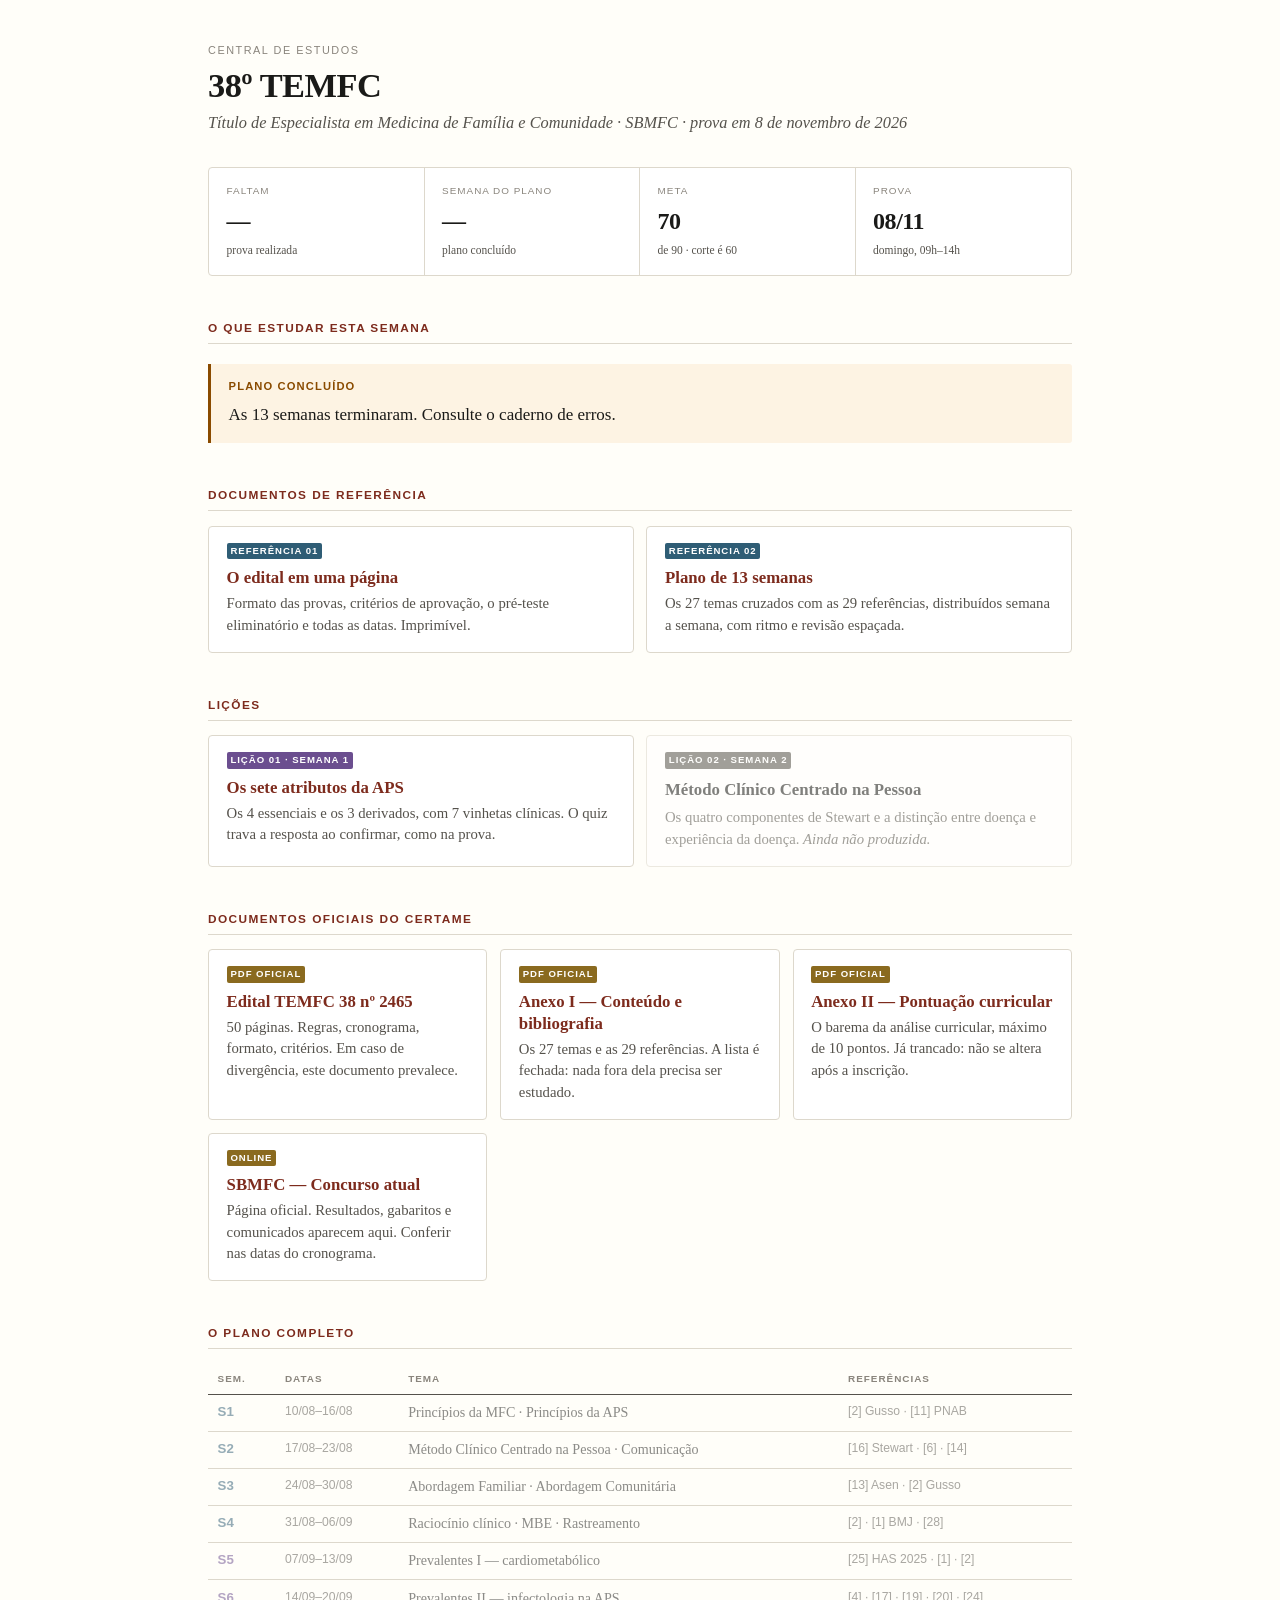
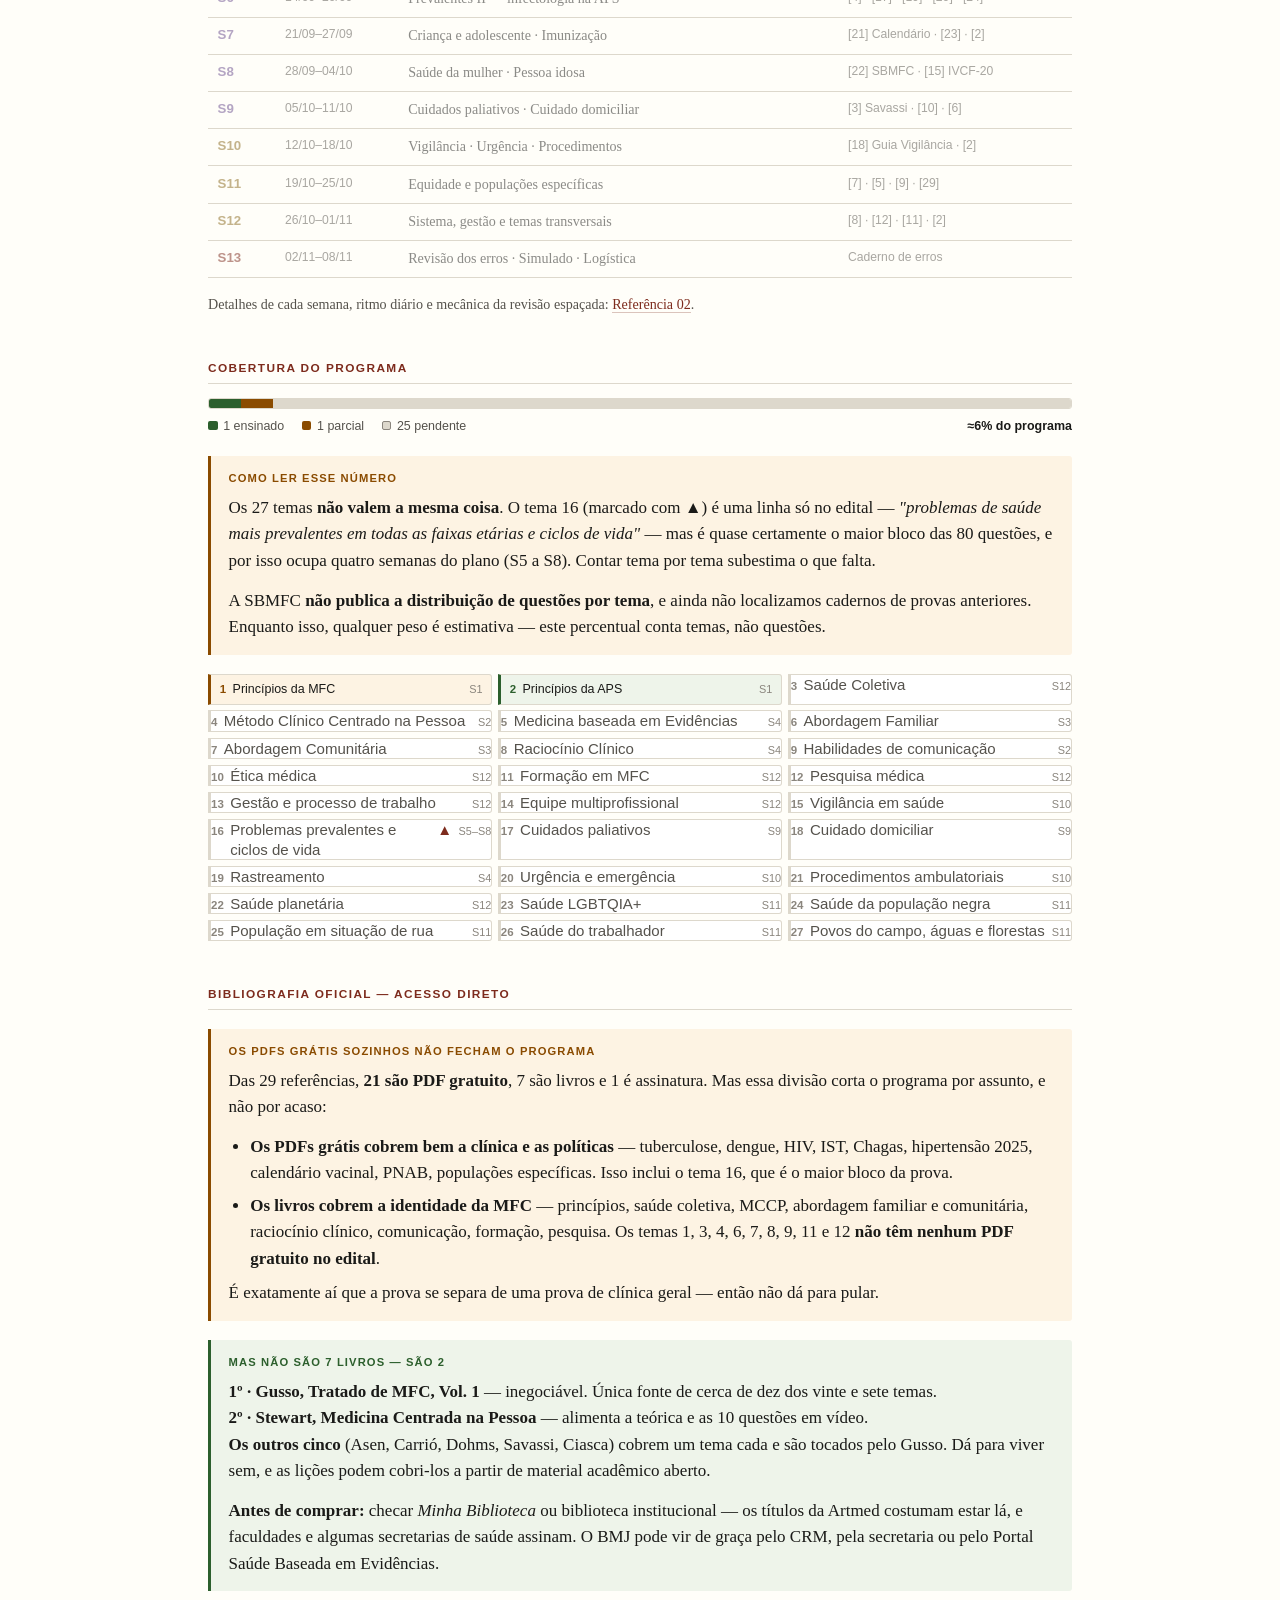
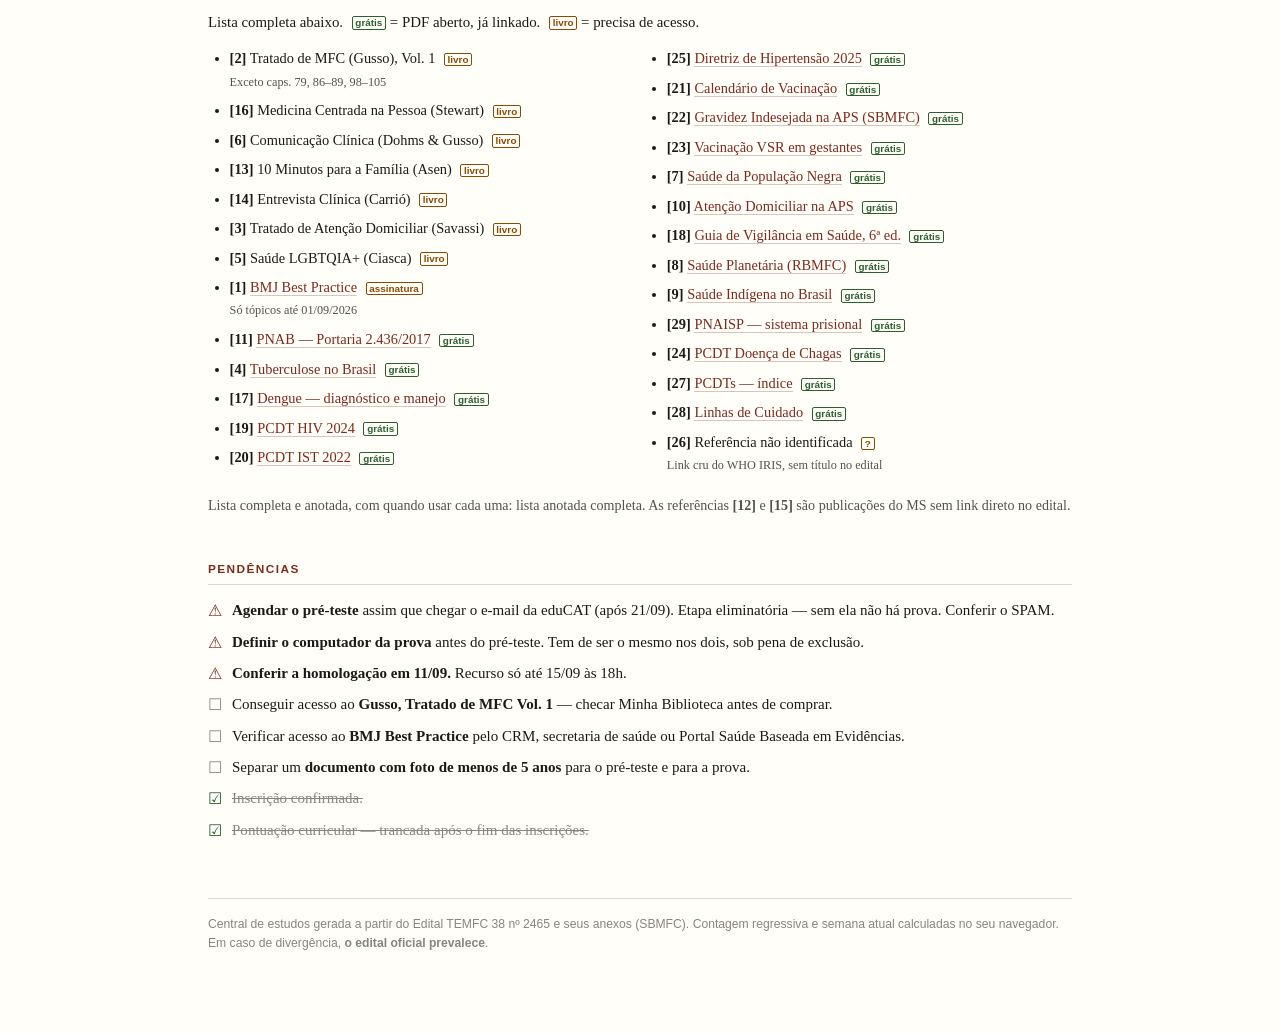
==== temfc/index.html @ b308dc6c "Adiciona central de estudos do 38º TEMFC em /temfc/ Página de apoio à preparação para a prova de Tít" ====
<!doctype html>
<html lang="pt-BR">
<head>
<meta charset="utf-8">
<meta name="robots" content="noindex, nofollow">
<meta name="viewport" content="width=device-width, initial-scale=1">
<title>38º TEMFC — central de estudos</title>
<style>
  :root{
    --ink:#1a1a18; --ink-soft:#55524c; --ink-faint:#8a857d;
    --bg:#fffef9; --card:#fff; --rule:#ddd8cc;
    --accent:#7d2b1d; --accent-soft:#f6ece6;
    --warn:#8a4b00; --warn-bg:#fdf3e3; --ok:#2c5f2d; --ok-bg:#eef4ea;
    --f1:#2f5d75; --f2:#6b4e8f; --f3:#8a6a1f; --f4:#7d2b1d;
    --serif:"Iowan Old Style","Palatino Linotype",Palatino,"Book Antiqua",Georgia,serif;
    --sans:-apple-system,BlinkMacSystemFont,"Segoe UI",Helvetica,Arial,sans-serif;
  }
  *{box-sizing:border-box}
  body{margin:0;padding:2.6rem 1.25rem 5rem;background:var(--bg);color:var(--ink);
    font-family:var(--serif);font-size:17px;line-height:1.55;-webkit-font-smoothing:antialiased}
  .wrap{max-width:54rem;margin:0 auto}
  .eyebrow{font-family:var(--sans);font-size:.68rem;letter-spacing:.14em;text-transform:uppercase;
    color:var(--ink-faint);margin:0 0 .5rem}
  h1{font-size:2.15rem;line-height:1.12;margin:0 0 .3rem;font-weight:600;letter-spacing:-.015em}
  .sub{color:var(--ink-soft);font-style:italic;margin:0 0 2rem;font-size:1.02rem}
  h2{font-family:var(--sans);font-size:.74rem;letter-spacing:.12em;text-transform:uppercase;
    color:var(--accent);font-weight:650;margin:2.7rem 0 .9rem;padding-bottom:.35rem;
    border-bottom:1px solid var(--rule)}
  p{margin:0 0 .85rem} ul,ol{margin:0 0 .9rem;padding-left:1.35rem} li{margin-bottom:.4rem}
  strong{font-weight:650}
  a{color:var(--accent);text-decoration:none;border-bottom:1px solid rgba(125,43,29,.28)}
  a:hover{border-bottom-color:var(--accent)}
  code{font-family:ui-monospace,SFMono-Regular,Menlo,monospace;font-size:.87em;
    background:#f1ede3;padding:.08em .35em;border-radius:2px}

  /* hero counters */
  .hero{display:flex;flex-wrap:wrap;gap:0;border:1px solid var(--rule);border-radius:4px;
    overflow:hidden;background:var(--card);margin:0 0 1.4rem}
  .hero div{flex:1 1 9rem;padding:.95rem 1.1rem;border-right:1px solid var(--rule)}
  .hero div:last-child{border-right:0}
  .hero dt{font-family:var(--sans);font-size:.62rem;letter-spacing:.1em;text-transform:uppercase;
    color:var(--ink-faint);margin:0 0 .3rem}
  .hero dd{margin:0;font-size:1.5rem;font-weight:700;letter-spacing:-.02em;font-variant-numeric:tabular-nums}
  .hero dd small{font-size:.72rem;font-weight:400;color:var(--ink-soft);letter-spacing:0;display:block;
    margin-top:.1rem;font-variant-numeric:normal}

  /* cards */
  .cards{display:grid;grid-template-columns:repeat(auto-fit,minmax(15rem,1fr));gap:.8rem;margin:.5rem 0 1rem}
  .c{border:1px solid var(--rule);border-radius:4px;background:var(--card);padding:1rem 1.1rem;
    display:flex;flex-direction:column}
  .c .tag{font-family:var(--sans);font-size:.6rem;letter-spacing:.1em;text-transform:uppercase;
    font-weight:700;color:#fff;background:var(--ink-faint);padding:.1em .4em;border-radius:2px;
    align-self:flex-start;margin-bottom:.5rem}
  .c .tag.ref{background:var(--f1)} .c .tag.les{background:var(--f2)}
  .c .tag.doc{background:var(--f3)} .c .tag.wk{background:var(--ink-soft)}
  .c a.t{font-size:1.05rem;font-weight:650;border-bottom:0;display:block;margin-bottom:.25rem;line-height:1.3}
  .c p{font-size:.92rem;color:var(--ink-soft);margin:0;line-height:1.45}

  .callout{border-left:3px solid var(--warn);background:var(--warn-bg);padding:.9rem 1.1rem;
    margin:1.2rem 0;border-radius:0 3px 3px 0}
  .callout.grave{border-left-color:var(--accent);background:var(--accent-soft)}
  .callout.good{border-left-color:var(--ok);background:var(--ok-bg)}
  .callout h3{font-family:var(--sans);font-size:.7rem;letter-spacing:.1em;text-transform:uppercase;
    margin:0 0 .45rem;color:var(--warn);font-weight:650}
  .callout.grave h3{color:var(--accent)} .callout.good h3{color:var(--ok)}
  .callout p:last-child,.callout ul:last-child{margin-bottom:0}

  .scroll{overflow-x:auto;margin:.4rem 0 1rem}
  table{border-collapse:collapse;width:100%;font-size:.88rem}
  th,td{text-align:left;padding:.45rem .6rem;border-bottom:1px solid var(--rule);vertical-align:top}
  th{font-family:var(--sans);font-size:.62rem;letter-spacing:.1em;text-transform:uppercase;
    color:var(--ink-faint);font-weight:600;border-bottom:1.5px solid var(--ink-soft)}
  td.wk{font-family:var(--sans);font-weight:700;white-space:nowrap;font-size:.83rem;font-variant-numeric:tabular-nums}
  td.dt{font-family:var(--sans);font-size:.76rem;color:var(--ink-soft);white-space:nowrap;font-variant-numeric:tabular-nums}
  tr.f1 td.wk{color:var(--f1)} tr.f2 td.wk{color:var(--f2)}
  tr.f3 td.wk{color:var(--f3)} tr.f4 td.wk{color:var(--f4)}
  tr.now{background:var(--accent-soft)}
  tr.now td{border-bottom-color:var(--accent)}
  tr.past{opacity:.5}
  .badge{font-family:var(--sans);font-size:.6rem;font-weight:700;letter-spacing:.06em;
    text-transform:uppercase;background:var(--accent);color:#fffef9;padding:.1em .35em;
    border-radius:2px;margin-left:.35rem;white-space:nowrap}
  .free{font-family:var(--sans);font-size:.62rem;font-weight:700;color:var(--ok);
    border:1px solid var(--ok);padding:.02em .28em;border-radius:2px;margin-left:.3rem}
  .paid{font-family:var(--sans);font-size:.62rem;font-weight:700;color:var(--warn);
    border:1px solid var(--warn);padding:.02em .28em;border-radius:2px;margin-left:.3rem}
  .biblio{columns:2;column-gap:2rem;font-size:.9rem;margin:.5rem 0 1rem}
  .biblio li{break-inside:avoid;margin-bottom:.45rem}
  @media(max-width:34rem){.biblio{columns:1}}
  /* cobertura */
  .covbar{display:flex;height:.7rem;border-radius:3px;overflow:hidden;border:1px solid var(--rule);margin:.2rem 0 .5rem}
  .covbar i{display:block}
  .covbar i.ok{background:var(--ok)} .covbar i.parcial{background:var(--warn)} .covbar i.todo{background:var(--rule)}
  .covlegend{display:flex;gap:1.1rem;flex-wrap:wrap;align-items:center;font-family:var(--sans);
    font-size:.78rem;color:var(--ink-soft);margin:0 0 .3rem}
  .covlegend b{display:inline-block;width:.6rem;height:.6rem;border-radius:2px;margin-right:.35rem}
  .covlegend b.ok{background:var(--ok)} .covlegend b.parcial{background:var(--warn)}
  .covlegend b.todo{background:var(--rule);border:1px solid var(--ink-faint)}
  .chips{display:grid;grid-template-columns:repeat(auto-fill,minmax(13.5rem,1fr));gap:.35rem;margin:.9rem 0 1rem}
  .chip{font-family:var(--sans);font-size:.78rem;line-height:1.3;border:1px solid var(--rule);
    border-left:3px solid var(--rule);border-radius:0 3px 3px 0;padding:.4rem .55rem;
    background:var(--card);display:flex;align-items:baseline;gap:.4rem;color:var(--ink-soft)}
  .chip b{font-weight:700;color:var(--ink-faint);font-variant-numeric:tabular-nums;flex:0 0 auto;font-size:.72rem}
  .chip i{margin-left:auto;font-style:normal;font-size:.68rem;color:var(--ink-faint);flex:0 0 auto}
  .chip em{font-style:normal;color:var(--accent);font-weight:700}
  .chip.ok{border-left-color:var(--ok);background:var(--ok-bg);color:var(--ink)}
  .chip.ok b{color:var(--ok)}
  .chip.parcial{border-left-color:var(--warn);background:var(--warn-bg);color:var(--ink)}
  .chip.parcial b{color:var(--warn)}
  .todo{list-style:none;padding:0;font-size:.94rem}
  .todo li{padding-left:1.5rem;position:relative;margin-bottom:.5rem}
  .todo li::before{content:"☐";position:absolute;left:0;color:var(--ink-faint);font-size:1.05em}
  .todo li.hot::before{content:"⚠";color:var(--accent)}
  .todo li.dead::before{content:"☑";color:var(--ok)}
  .todo li.dead{color:var(--ink-faint);text-decoration:line-through}
  footer{margin-top:3.5rem;padding-top:1rem;border-top:1px solid var(--rule);
    font-family:var(--sans);font-size:.76rem;color:var(--ink-faint)}
  @media print{body{padding:0;font-size:10pt;background:#fff}.wrap{max-width:none}
    a{border-bottom:0;color:var(--ink)}.c,.callout,table{break-inside:avoid}}
  @media (prefers-color-scheme:dark){
    :root:not([data-theme="light"]){
      --ink:#eae6dd;--ink-soft:#b0aaa0;--ink-faint:#8b857b;--bg:#171614;--card:#1e1d1a;--rule:#3a3730;
      --accent:#e5947f;--accent-soft:#2c1c18;--warn:#e0a75c;--warn-bg:#2a2115;--ok:#8fbe86;--ok-bg:#1b241a;
      --f1:#7fb0c9;--f2:#b299d6;--f3:#d4b45e;--f4:#e5947f;
    }
    :root:not([data-theme="light"]) code{background:#2a2823}
    :root:not([data-theme="light"]) .badge{color:#171614}
    :root:not([data-theme="light"]) .c .tag{color:#171614}
  }
</style>
</head>
<body>
<div class="wrap">

  <p class="eyebrow">Central de estudos</p>
  <h1>38º TEMFC</h1>
  <p class="sub">Título de Especialista em Medicina de Família e Comunidade · SBMFC · prova em 8 de novembro de 2026</p>

  <dl class="hero">
    <div><dt>Faltam</dt><dd id="dias">—</dd></div>
    <div><dt>Semana do plano</dt><dd id="sem">—</dd></div>
    <div><dt>Meta</dt><dd>70<small>de 90 · corte é 60</small></dd></div>
    <div><dt>Prova</dt><dd>08/11<small>domingo, 09h–14h</small></dd></div>
  </dl>

  <div id="agora"></div>

  <h2>O que estudar esta semana</h2>
  <div id="focoAgora"></div>

  <h2>Documentos de referência</h2>
  <div class="cards">
    <div class="c">
      <span class="tag ref">Referência 01</span>
      <a class="t" href="./reference/01-edital-em-uma-pagina.html">O edital em uma página</a>
      <p>Formato das provas, critérios de aprovação, o pré-teste eliminatório e todas as datas. Imprimível.</p>
    </div>
    <div class="c">
      <span class="tag ref">Referência 02</span>
      <a class="t" href="./reference/02-plano-13-semanas.html">Plano de 13 semanas</a>
      <p>Os 27 temas cruzados com as 29 referências, distribuídos semana a semana, com ritmo e revisão espaçada.</p>
    </div>
  </div>

  <h2>Lições</h2>
  <div class="cards">
    <div class="c">
      <span class="tag les">Lição 01 · Semana 1</span>
      <a class="t" href="./lessons/0001-atributos-da-aps.html">Os sete atributos da APS</a>
      <p>Os 4 essenciais e os 3 derivados, com 7 vinhetas clínicas. O quiz trava a resposta ao confirmar, como na prova.</p>
    </div>
    <div class="c" style="opacity:.55">
      <span class="tag wk">Lição 02 · Semana 2</span>
      <span class="t" style="font-size:1.05rem;font-weight:650;display:block;margin-bottom:.25rem">Método Clínico Centrado na Pessoa</span>
      <p>Os quatro componentes de Stewart e a distinção entre doença e experiência da doença. <em>Ainda não produzida.</em></p>
    </div>
  </div>

  <h2>Documentos oficiais do certame</h2>
  <div class="cards">
    <div class="c">
      <span class="tag doc">PDF oficial</span>
      <a class="t" href="https://sbmfc.org.br/wp-content/uploads/2026/06/EDITAL-TEMFC-38-No-2465-1.pdf">Edital TEMFC 38 nº 2465</a>
      <p>50 páginas. Regras, cronograma, formato, critérios. Em caso de divergência, este documento prevalece.</p>
    </div>
    <div class="c">
      <span class="tag doc">PDF oficial</span>
      <a class="t" href="https://sbmfc.org.br/wp-content/uploads/2026/06/ANEXO-I-CONTEUDO-PROGRAMATICO-E-REFERENCIAS-BIBLIOGRAFICAS.pdf">Anexo I — Conteúdo e bibliografia</a>
      <p>Os 27 temas e as 29 referências. A lista é fechada: nada fora dela precisa ser estudado.</p>
    </div>
    <div class="c">
      <span class="tag doc">PDF oficial</span>
      <a class="t" href="https://sbmfc.org.br/wp-content/uploads/2026/07/ANEXO-II-ITENS-PONTUAVEIS-DO-CURRICULO-TEMFC-38.pdf">Anexo II — Pontuação curricular</a>
      <p>O barema da análise curricular, máximo de 10 pontos. Já trancado: não se altera após a inscrição.</p>
    </div>
    <div class="c">
      <span class="tag doc">Online</span>
      <a class="t" href="https://sbmfc.org.br/concurso-atual/">SBMFC — Concurso atual</a>
      <p>Página oficial. Resultados, gabaritos e comunicados aparecem aqui. Conferir nas datas do cronograma.</p>
    </div>
  </div>

  <h2>O plano completo</h2>
  <div class="scroll">
    <table id="tabela">
      <thead><tr><th>Sem.</th><th>Datas</th><th>Tema</th><th>Referências</th></tr></thead>
      <tbody></tbody>
    </table>
  </div>
  <p style="font-size:.88rem;color:var(--ink-soft)">Detalhes de cada semana, ritmo diário e mecânica da revisão espaçada: <a href="./reference/02-plano-13-semanas.html">Referência 02</a>.</p>

  <h2>Cobertura do programa</h2>
  <div id="cobertura"></div>

  <h2>Bibliografia oficial — acesso direto</h2>
  <div class="callout">
    <h3>Os PDFs grátis sozinhos não fecham o programa</h3>
    <p>Das 29 referências, <strong>21 são PDF gratuito</strong>, 7 são livros e 1 é assinatura. Mas essa divisão corta o programa por assunto, e não por acaso:</p>
    <ul style="margin:.5rem 0">
      <li><strong>Os PDFs grátis cobrem bem a clínica e as políticas</strong> — tuberculose, dengue, HIV, IST, Chagas, hipertensão 2025, calendário vacinal, PNAB, populações específicas. Isso inclui o tema 16, que é o maior bloco da prova.</li>
      <li><strong>Os livros cobrem a identidade da MFC</strong> — princípios, saúde coletiva, MCCP, abordagem familiar e comunitária, raciocínio clínico, comunicação, formação, pesquisa. Os temas 1, 3, 4, 6, 7, 8, 9, 11 e 12 <strong>não têm nenhum PDF gratuito no edital</strong>.</li>
    </ul>
    <p>É exatamente aí que a prova se separa de uma prova de clínica geral — então não dá para pular.</p>
  </div>
  <div class="callout good">
    <h3>Mas não são 7 livros — são 2</h3>
    <p><strong>1º · Gusso, Tratado de MFC, Vol. 1</strong> — inegociável. Única fonte de cerca de dez dos vinte e sete temas.<br>
       <strong>2º · Stewart, Medicina Centrada na Pessoa</strong> — alimenta a teórica e as 10 questões em vídeo.<br>
       <strong>Os outros cinco</strong> (Asen, Carrió, Dohms, Savassi, Ciasca) cobrem um tema cada e são tocados pelo Gusso. Dá para viver sem, e as lições podem cobri-los a partir de material acadêmico aberto.</p>
    <p style="margin-top:.5rem"><strong>Antes de comprar:</strong> checar <em>Minha Biblioteca</em> ou biblioteca institucional — os títulos da Artmed costumam estar lá, e faculdades e algumas secretarias de saúde assinam. O BMJ pode vir de graça pelo CRM, pela secretaria ou pelo Portal Saúde Baseada em Evidências.</p>
  </div>
  <p style="font-size:.93rem">Lista completa abaixo. <span class="free">grátis</span> = PDF aberto, já linkado. <span class="paid">livro</span> = precisa de acesso.</p>
  <ul class="biblio">
    <li><strong>[2]</strong> Tratado de MFC (Gusso), Vol. 1 <span class="paid">livro</span><br><span style="font-size:.85em;color:var(--ink-soft)">Exceto caps. 79, 86–89, 98–105</span></li>
    <li><strong>[16]</strong> Medicina Centrada na Pessoa (Stewart) <span class="paid">livro</span></li>
    <li><strong>[6]</strong> Comunicação Clínica (Dohms &amp; Gusso) <span class="paid">livro</span></li>
    <li><strong>[13]</strong> 10 Minutos para a Família (Asen) <span class="paid">livro</span></li>
    <li><strong>[14]</strong> Entrevista Clínica (Carrió) <span class="paid">livro</span></li>
    <li><strong>[3]</strong> Tratado de Atenção Domiciliar (Savassi) <span class="paid">livro</span></li>
    <li><strong>[5]</strong> Saúde LGBTQIA+ (Ciasca) <span class="paid">livro</span></li>
    <li><strong>[1]</strong> <a href="https://bestpractice.bmj.com/info/pt">BMJ Best Practice</a> <span class="paid">assinatura</span><br><span style="font-size:.85em;color:var(--ink-soft)">Só tópicos até 01/09/2026</span></li>
    <li><strong>[11]</strong> <a href="https://bvsms.saude.gov.br/bvs/saudelegis/gm/2017/prt2436_22_09_2017.html">PNAB — Portaria 2.436/2017</a> <span class="free">grátis</span></li>
    <li><strong>[4]</strong> <a href="https://bvsms.saude.gov.br/bvs/publicacoes/manual_recomendacoes_controle_tuberculose_brasil_2_ed.pdf">Tuberculose no Brasil</a> <span class="free">grátis</span></li>
    <li><strong>[17]</strong> <a href="https://www.gov.br/saude/pt-br/centrais-de-conteudo/publicacoes/svsa/dengue/dengue-diagnostico-e-manejo-clinico-adulto-e-crianca">Dengue — diagnóstico e manejo</a> <span class="free">grátis</span></li>
    <li><strong>[19]</strong> <a href="https://www.gov.br/aids/pt-br/central-de-conteudo/pcdts/pcdt_hiv_modulo_1_2024.pdf">PCDT HIV 2024</a> <span class="free">grátis</span></li>
    <li><strong>[20]</strong> <a href="https://www.gov.br/aids/pt-br/central-de-conteudo/pcdts/2022/ist/pcdt-ist-2022_isbn-1.pdf">PCDT IST 2022</a> <span class="free">grátis</span></li>
    <li><strong>[25]</strong> <a href="https://abccardiol.org/article/diretriz-brasileira-de-hipertensao-arterial-2025/">Diretriz de Hipertensão 2025</a> <span class="free">grátis</span></li>
    <li><strong>[21]</strong> <a href="https://www.gov.br/saude/pt-br/vacinacao/calendario">Calendário de Vacinação</a> <span class="free">grátis</span></li>
    <li><strong>[22]</strong> <a href="https://www.sbmfc.org.br/wp-content/uploads/2022/04/CARTILHA_FINAL-Gravidez-Indesejada-na-APS.pdf">Gravidez Indesejada na APS (SBMFC)</a> <span class="free">grátis</span></li>
    <li><strong>[23]</strong> <a href="https://www.gov.br/saude/pt-br/vacinacao/publicacoes/estrategia-de-vacinacao-contra-o-virus-sincicial-respiratorio-em-gestantes.pdf">Vacinação VSR em gestantes</a> <span class="free">grátis</span></li>
    <li><strong>[7]</strong> <a href="https://bvsms.saude.gov.br/bvs/publicacoes/politica_nacional_saude_populacao_negra_3d.pdf">Saúde da População Negra</a> <span class="free">grátis</span></li>
    <li><strong>[10]</strong> <a href="http://bvsms.saude.gov.br/bvs/publicacoes/atencao_domiciliar_primaria_saude.pdf">Atenção Domiciliar na APS</a> <span class="free">grátis</span></li>
    <li><strong>[18]</strong> <a href="https://www.gov.br/saude/pt-br/assuntos/saude-de-a-a-z/t/tetano-acidental/publicacoes/guia-de-vigilancia-em-saude-6a-edicao.pdf">Guia de Vigilância em Saúde, 6ª ed.</a> <span class="free">grátis</span></li>
    <li><strong>[8]</strong> <a href="https://rbmfc.org.br/rbmfc/article/view/1992">Saúde Planetária (RBMFC)</a> <span class="free">grátis</span></li>
    <li><strong>[9]</strong> <a href="https://doi.org/10.26633/RPSP.2018.184">Saúde Indígena no Brasil</a> <span class="free">grátis</span></li>
    <li><strong>[29]</strong> <a href="https://bvsms.saude.gov.br/bvs/saudelegis/gm/2014/pri0001_02_01_2014.html">PNAISP — sistema prisional</a> <span class="free">grátis</span></li>
    <li><strong>[24]</strong> <a href="https://www.gov.br/saude/pt-br/centrais-de-conteudo/publicacoes/svsa/doenca-de-chagas/protocolo-clinico-e-diretrizes-terapeuticas-para-doenca-de-chagas-_-relatorio-de-recomendacao.pdf/view">PCDT Doença de Chagas</a> <span class="free">grátis</span></li>
    <li><strong>[27]</strong> <a href="https://www.gov.br/saude/pt-br/assuntos/pcdt">PCDTs — índice</a> <span class="free">grátis</span></li>
    <li><strong>[28]</strong> <a href="https://linhasdecuidado.saude.gov.br/portal/">Linhas de Cuidado</a> <span class="free">grátis</span></li>
    <li><strong>[26]</strong> Referência não identificada <span class="paid">?</span><br><span style="font-size:.85em;color:var(--ink-soft)">Link cru do WHO IRIS, sem título no edital</span></li>
  </ul>
  <p style="font-size:.88rem;color:var(--ink-soft)">Lista completa e anotada, com quando usar cada uma: lista anotada completa. As referências <strong>[12]</strong> e <strong>[15]</strong> são publicações do MS sem link direto no edital.</p>

  <h2>Pendências</h2>
  <ul class="todo">
    <li class="hot"><strong>Agendar o pré-teste</strong> assim que chegar o e-mail da eduCAT (após 21/09). Etapa eliminatória — sem ela não há prova. Conferir o SPAM.</li>
    <li class="hot"><strong>Definir o computador da prova</strong> antes do pré-teste. Tem de ser o mesmo nos dois, sob pena de exclusão.</li>
    <li class="hot"><strong>Conferir a homologação em 11/09.</strong> Recurso só até 15/09 às 18h.</li>
    <li>Conseguir acesso ao <strong>Gusso, Tratado de MFC Vol. 1</strong> — checar Minha Biblioteca antes de comprar.</li>
    <li>Verificar acesso ao <strong>BMJ Best Practice</strong> pelo CRM, secretaria de saúde ou Portal Saúde Baseada em Evidências.</li>
    <li>Separar um <strong>documento com foto de menos de 5 anos</strong> para o pré-teste e para a prova.</li>
    <li class="dead">Inscrição confirmada.</li>
    <li class="dead">Pontuação curricular — trancada após o fim das inscrições.</li>
  </ul>


  <footer>
    Central de estudos gerada a partir do Edital TEMFC 38 nº 2465 e seus anexos (SBMFC).
    Contagem regressiva e semana atual calculadas no seu navegador.
    Em caso de divergência, <strong>o edital oficial prevalece</strong>.
  </footer>
</div>

<script>
(function(){
  "use strict";

  var PLANO = [
    {s:1,  f:1, ini:"10/08", fim:"16/08", tema:"Princípios da MFC · Princípios da APS", refs:"[2] Gusso · [11] PNAB"},
    {s:2,  f:1, ini:"17/08", fim:"23/08", tema:"Método Clínico Centrado na Pessoa · Comunicação", refs:"[16] Stewart · [6] · [14]"},
    {s:3,  f:1, ini:"24/08", fim:"30/08", tema:"Abordagem Familiar · Abordagem Comunitária", refs:"[13] Asen · [2] Gusso"},
    {s:4,  f:1, ini:"31/08", fim:"06/09", tema:"Raciocínio clínico · MBE · Rastreamento", refs:"[2] · [1] BMJ · [28]"},
    {s:5,  f:2, ini:"07/09", fim:"13/09", tema:"Prevalentes I — cardiometabólico", refs:"[25] HAS 2025 · [1] · [2]"},
    {s:6,  f:2, ini:"14/09", fim:"20/09", tema:"Prevalentes II — infectologia na APS", refs:"[4] · [17] · [19] · [20] · [24]"},
    {s:7,  f:2, ini:"21/09", fim:"27/09", tema:"Criança e adolescente · Imunização", refs:"[21] Calendário · [23] · [2]"},
    {s:8,  f:2, ini:"28/09", fim:"04/10", tema:"Saúde da mulher · Pessoa idosa", refs:"[22] SBMFC · [15] IVCF-20"},
    {s:9,  f:2, ini:"05/10", fim:"11/10", tema:"Cuidados paliativos · Cuidado domiciliar", refs:"[3] Savassi · [10] · [6]"},
    {s:10, f:3, ini:"12/10", fim:"18/10", tema:"Vigilância · Urgência · Procedimentos", refs:"[18] Guia Vigilância · [2]"},
    {s:11, f:3, ini:"19/10", fim:"25/10", tema:"Equidade e populações específicas", refs:"[7] · [5] · [9] · [29]"},
    {s:12, f:3, ini:"26/10", fim:"01/11", tema:"Sistema, gestão e temas transversais", refs:"[8] · [12] · [11] · [2]"},
    {s:13, f:4, ini:"02/11", fim:"08/11", tema:"Revisão dos erros · Simulado · Logística", refs:"Caderno de erros"}
  ];

  var INICIO = new Date(2026, 7, 10);          // 10/08/2026, semana 1
  var PROVA  = new Date(2026, 10, 8, 9, 0, 0); // 08/11/2026 09h
  var hoje = new Date();
  var hojeZero = new Date(hoje.getFullYear(), hoje.getMonth(), hoje.getDate());

  var MS = 86400000;
  var provaZero = new Date(PROVA.getFullYear(), PROVA.getMonth(), PROVA.getDate());
  var dias = Math.round((provaZero - hojeZero) / MS);
  var semana = Math.floor((hojeZero - INICIO) / (7 * MS)) + 1;

  var elDias = document.getElementById('dias');
  if (dias > 1)        elDias.innerHTML = dias + '<small>dias</small>';
  else if (dias === 1) elDias.innerHTML = '1<small>dia — é amanhã</small>';
  else if (dias === 0) elDias.innerHTML = 'hoje<small>09h–14h · boa prova</small>';
  else                 elDias.innerHTML = '—<small>prova realizada</small>';

  var elSem = document.getElementById('sem');
  if (semana < 1)        elSem.innerHTML = '—<small>o plano começa em 10/08</small>';
  else if (semana <= 13) elSem.innerHTML = semana + '<small>de 13</small>';
  else                   elSem.innerHTML = '—<small>plano concluído</small>';

  // tabela do plano
  var tb = document.querySelector('#tabela tbody');
  PLANO.forEach(function(w){
    var tr = document.createElement('tr');
    tr.className = 'f' + w.f + (w.s === semana ? ' now' : (w.s < semana ? ' past' : ''));
    var td1 = document.createElement('td'); td1.className = 'wk';
    td1.textContent = 'S' + w.s;
    if (w.s === semana){ var b = document.createElement('span'); b.className='badge'; b.textContent='agora'; td1.appendChild(b); }
    var td2 = document.createElement('td'); td2.className = 'dt'; td2.textContent = w.ini + '–' + w.fim;
    var td3 = document.createElement('td'); td3.textContent = w.tema;
    var td4 = document.createElement('td'); td4.className = 'dt'; td4.textContent = w.refs;
    tr.appendChild(td1); tr.appendChild(td2); tr.appendChild(td3); tr.appendChild(td4);
    tb.appendChild(tr);
  });

  // foco da semana
  var foco = document.getElementById('focoAgora');
  var atual = PLANO.filter(function(w){ return w.s === semana; })[0];
  if (atual){
    var licao = (semana === 1)
      ? '<p style="margin-top:.5rem"><strong>Lição desta semana:</strong> <a href="./lessons/0001-atributos-da-aps.html">Os sete atributos da APS</a> — 7 vinhetas, quiz que trava a resposta. Cerca de 20 minutos.</p>'
      : '<p style="margin-top:.5rem">A lição desta semana ainda não foi produzida. Peça ao Felipe.</p>';
    foco.innerHTML =
      '<div class="callout good"><h3>Semana ' + atual.s + ' de 13 · ' + atual.ini + ' a ' + atual.fim + '</h3>' +
      '<p><strong>' + atual.tema + '</strong></p>' +
      '<p style="margin-top:.3rem;font-size:.93rem">Referências: ' + atual.refs + '</p>' +
      licao + '</div>';
  } else if (semana < 1){
    foco.innerHTML = '<div class="callout"><h3>O plano começa em 10/08/2026</h3><p>Até lá, vale ler a <a href="./reference/01-edital-em-uma-pagina.html">Referência 01</a> para entender o formato da prova.</p></div>';
  } else {
    foco.innerHTML = '<div class="callout"><h3>Plano concluído</h3><p>As 13 semanas terminaram. Consulte o caderno de erros.</p></div>';
  }

  // ---- cobertura do programa ----
  // st: 'ok' = ensinado em lição · 'parcial' = tocado de leve · 'todo' = ainda não produzido
  var TEMAS = [
    {n:1,  t:"Princípios da MFC",                  sem:"S1",    st:"parcial"},
    {n:2,  t:"Princípios da APS",                  sem:"S1",    st:"ok"},
    {n:3,  t:"Saúde Coletiva",                     sem:"S12",   st:"todo"},
    {n:4,  t:"Método Clínico Centrado na Pessoa",  sem:"S2",    st:"todo"},
    {n:5,  t:"Medicina baseada em Evidências",     sem:"S4",    st:"todo"},
    {n:6,  t:"Abordagem Familiar",                 sem:"S3",    st:"todo"},
    {n:7,  t:"Abordagem Comunitária",              sem:"S3",    st:"todo"},
    {n:8,  t:"Raciocínio Clínico",                 sem:"S4",    st:"todo"},
    {n:9,  t:"Habilidades de comunicação",         sem:"S2",    st:"todo"},
    {n:10, t:"Ética médica",                       sem:"S12",   st:"todo"},
    {n:11, t:"Formação em MFC",                    sem:"S12",   st:"todo"},
    {n:12, t:"Pesquisa médica",                    sem:"S12",   st:"todo"},
    {n:13, t:"Gestão e processo de trabalho",      sem:"S12",   st:"todo"},
    {n:14, t:"Equipe multiprofissional",           sem:"S12",   st:"todo"},
    {n:15, t:"Vigilância em saúde",                sem:"S10",   st:"todo"},
    {n:16, t:"Problemas prevalentes e ciclos de vida", sem:"S5–S8", st:"todo", big:true},
    {n:17, t:"Cuidados paliativos",                sem:"S9",    st:"todo"},
    {n:18, t:"Cuidado domiciliar",                 sem:"S9",    st:"todo"},
    {n:19, t:"Rastreamento",                       sem:"S4",    st:"todo"},
    {n:20, t:"Urgência e emergência",              sem:"S10",   st:"todo"},
    {n:21, t:"Procedimentos ambulatoriais",        sem:"S10",   st:"todo"},
    {n:22, t:"Saúde planetária",                   sem:"S12",   st:"todo"},
    {n:23, t:"Saúde LGBTQIA+",                     sem:"S11",   st:"todo"},
    {n:24, t:"Saúde da população negra",           sem:"S11",   st:"todo"},
    {n:25, t:"População em situação de rua",       sem:"S11",   st:"todo"},
    {n:26, t:"Saúde do trabalhador",               sem:"S11",   st:"todo"},
    {n:27, t:"Povos do campo, águas e florestas",  sem:"S11",   st:"todo"}
  ];

  var nOk = TEMAS.filter(function(x){return x.st==='ok';}).length;
  var nPa = TEMAS.filter(function(x){return x.st==='parcial';}).length;
  var nTo = TEMAS.filter(function(x){return x.st==='todo';}).length;
  var pct = Math.round((nOk + nPa*0.5) / TEMAS.length * 100);

  var chips = TEMAS.map(function(x){
    var lbl = x.st==='ok' ? 'ensinado' : (x.st==='parcial' ? 'parcial' : 'pendente');
    return '<span class="chip ' + x.st + '" title="Tema ' + x.n + ' · ' + lbl + ' · previsto para ' + x.sem + '">' +
           '<b>' + x.n + '</b>' + x.t + (x.big ? ' <em>▲</em>' : '') + '<i>' + x.sem + '</i></span>';
  }).join('');

  document.getElementById('cobertura').innerHTML =
    '<div class="covbar" aria-hidden="true">' +
      '<i class="ok"   style="flex:' + nOk + '"></i>' +
      '<i class="parcial" style="flex:' + nPa + '"></i>' +
      '<i class="todo" style="flex:' + nTo + '"></i>' +
    '</div>' +
    '<p class="covlegend">' +
      '<span><b class="ok"></b>' + nOk + ' ensinado</span>' +
      '<span><b class="parcial"></b>' + nPa + ' parcial</span>' +
      '<span><b class="todo"></b>' + nTo + ' pendente</span>' +
      '<span style="margin-left:auto;font-weight:700;color:var(--ink)">≈' + pct + '% do programa</span>' +
    '</p>' +
    '<div class="callout"><h3>Como ler esse número</h3>' +
      '<p>Os 27 temas <strong>não valem a mesma coisa</strong>. O tema 16 (marcado com ▲) é uma linha só no edital — <em>"problemas de saúde mais prevalentes em todas as faixas etárias e ciclos de vida"</em> — mas é quase certamente o maior bloco das 80 questões, e por isso ocupa quatro semanas do plano (S5 a S8). Contar tema por tema subestima o que falta.</p>' +
      '<p style="margin-top:.5rem">A SBMFC <strong>não publica a distribuição de questões por tema</strong>, e ainda não localizamos cadernos de provas anteriores. Enquanto isso, qualquer peso é estimativa — este percentual conta temas, não questões.</p>' +
    '</div>' +
    '<div class="chips">' + chips + '</div>';

  // alertas por data
  var alertas = [];
  function antes(m, d){ return hojeZero <= new Date(2026, m, d); }

  if (antes(8, 11)) alertas.push('<strong>11/09</strong> — sai a homologação preliminar da inscrição. Conferir na área do candidato.');
  if (antes(8, 15)) alertas.push('<strong>15/09 às 18h</strong> — prazo limite de recurso de homologação. Fora do prazo não é aceito.');
  if (antes(10, 4)) alertas.push('<strong>Pré-teste obrigatório e eliminatório</strong> — janela de 14/09 a 04/11 às 19h, com agendamento prévio na eduCAT. Sem aprovação nele, não há acesso à prova. Agendar no início da janela.');
  if (antes(10, 8)) alertas.push('<strong>Mesmo computador</strong> no pré-teste e na prova (edital 9.5.9), sob pena de exclusão do certame.');

  if (alertas.length){
    document.getElementById('agora').innerHTML =
      '<div class="callout grave"><h3>Prazos eliminatórios — não são sobre conteúdo</h3><ul style="margin:0;padding-left:1.2rem">' +
      alertas.map(function(a){ return '<li style="margin-bottom:.35rem">' + a + '</li>'; }).join('') +
      '</ul></div>';
  }
})();
</script>
</body>
</html>
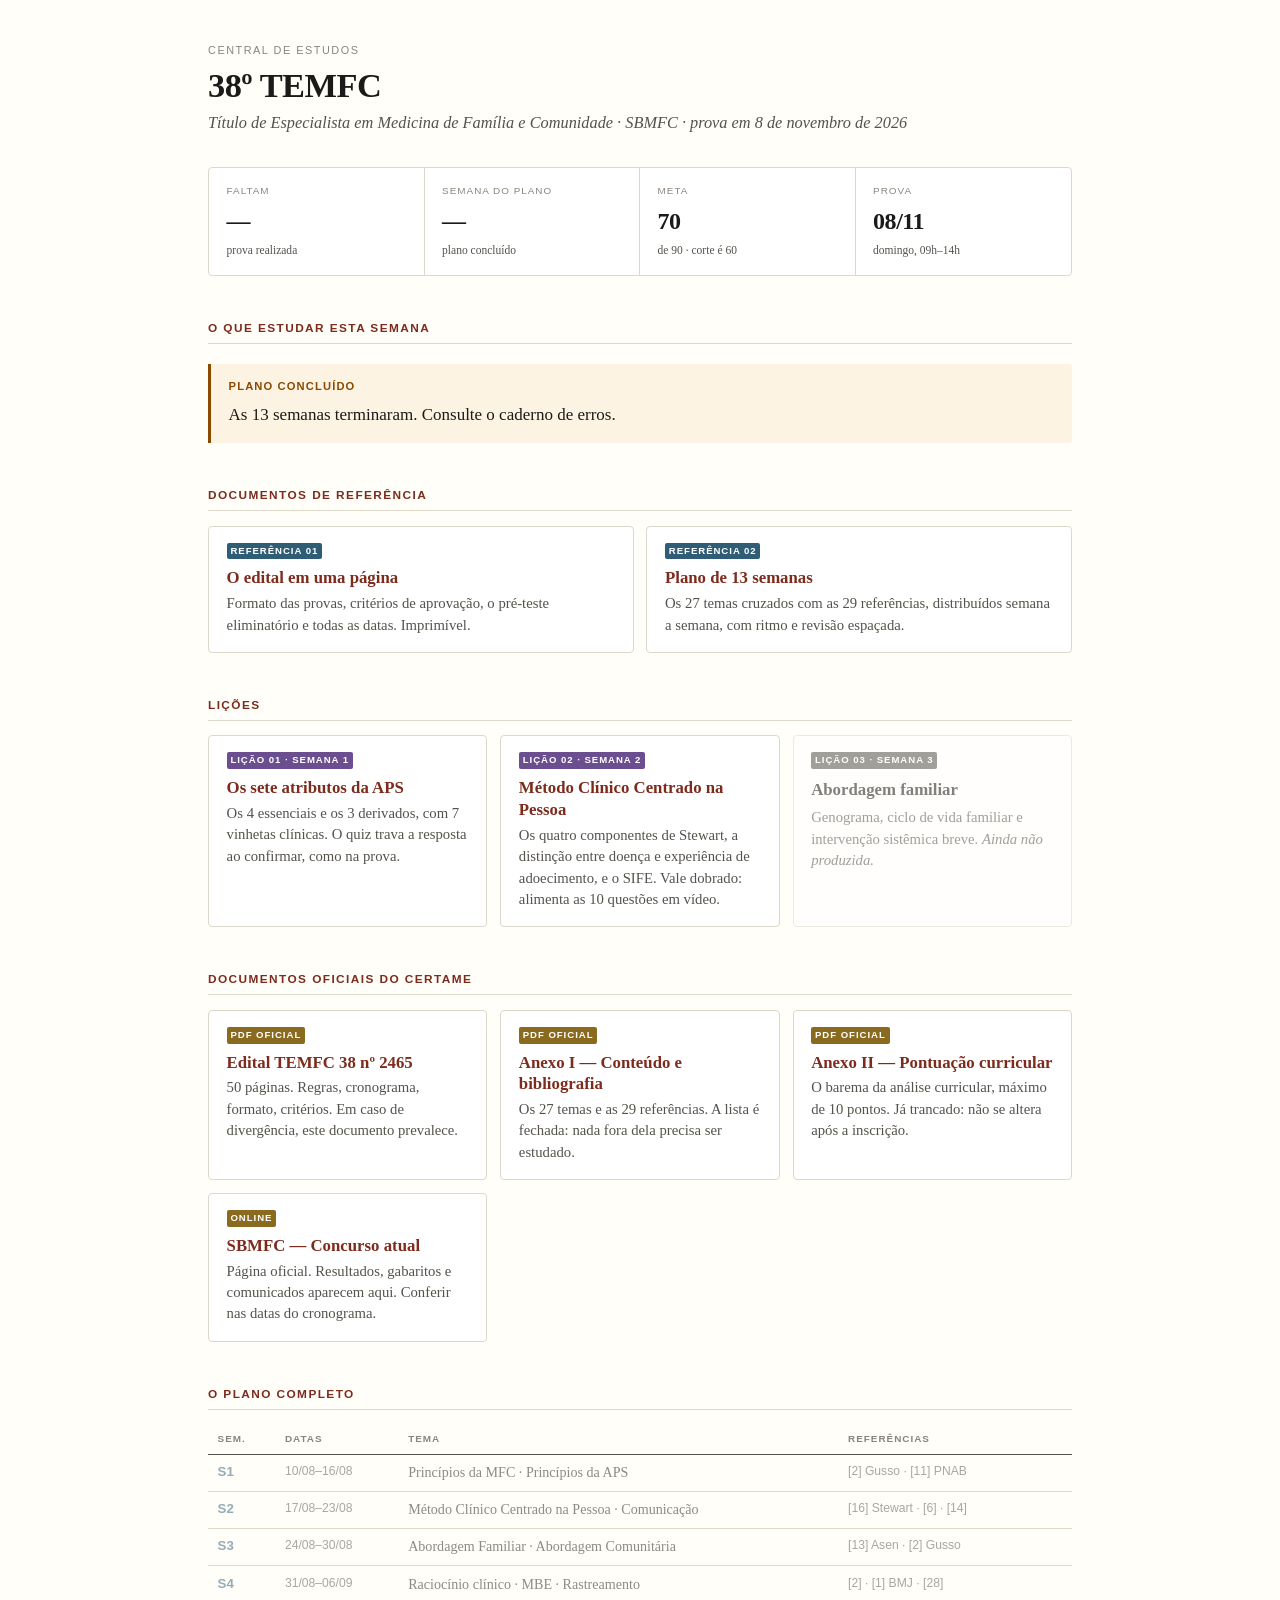
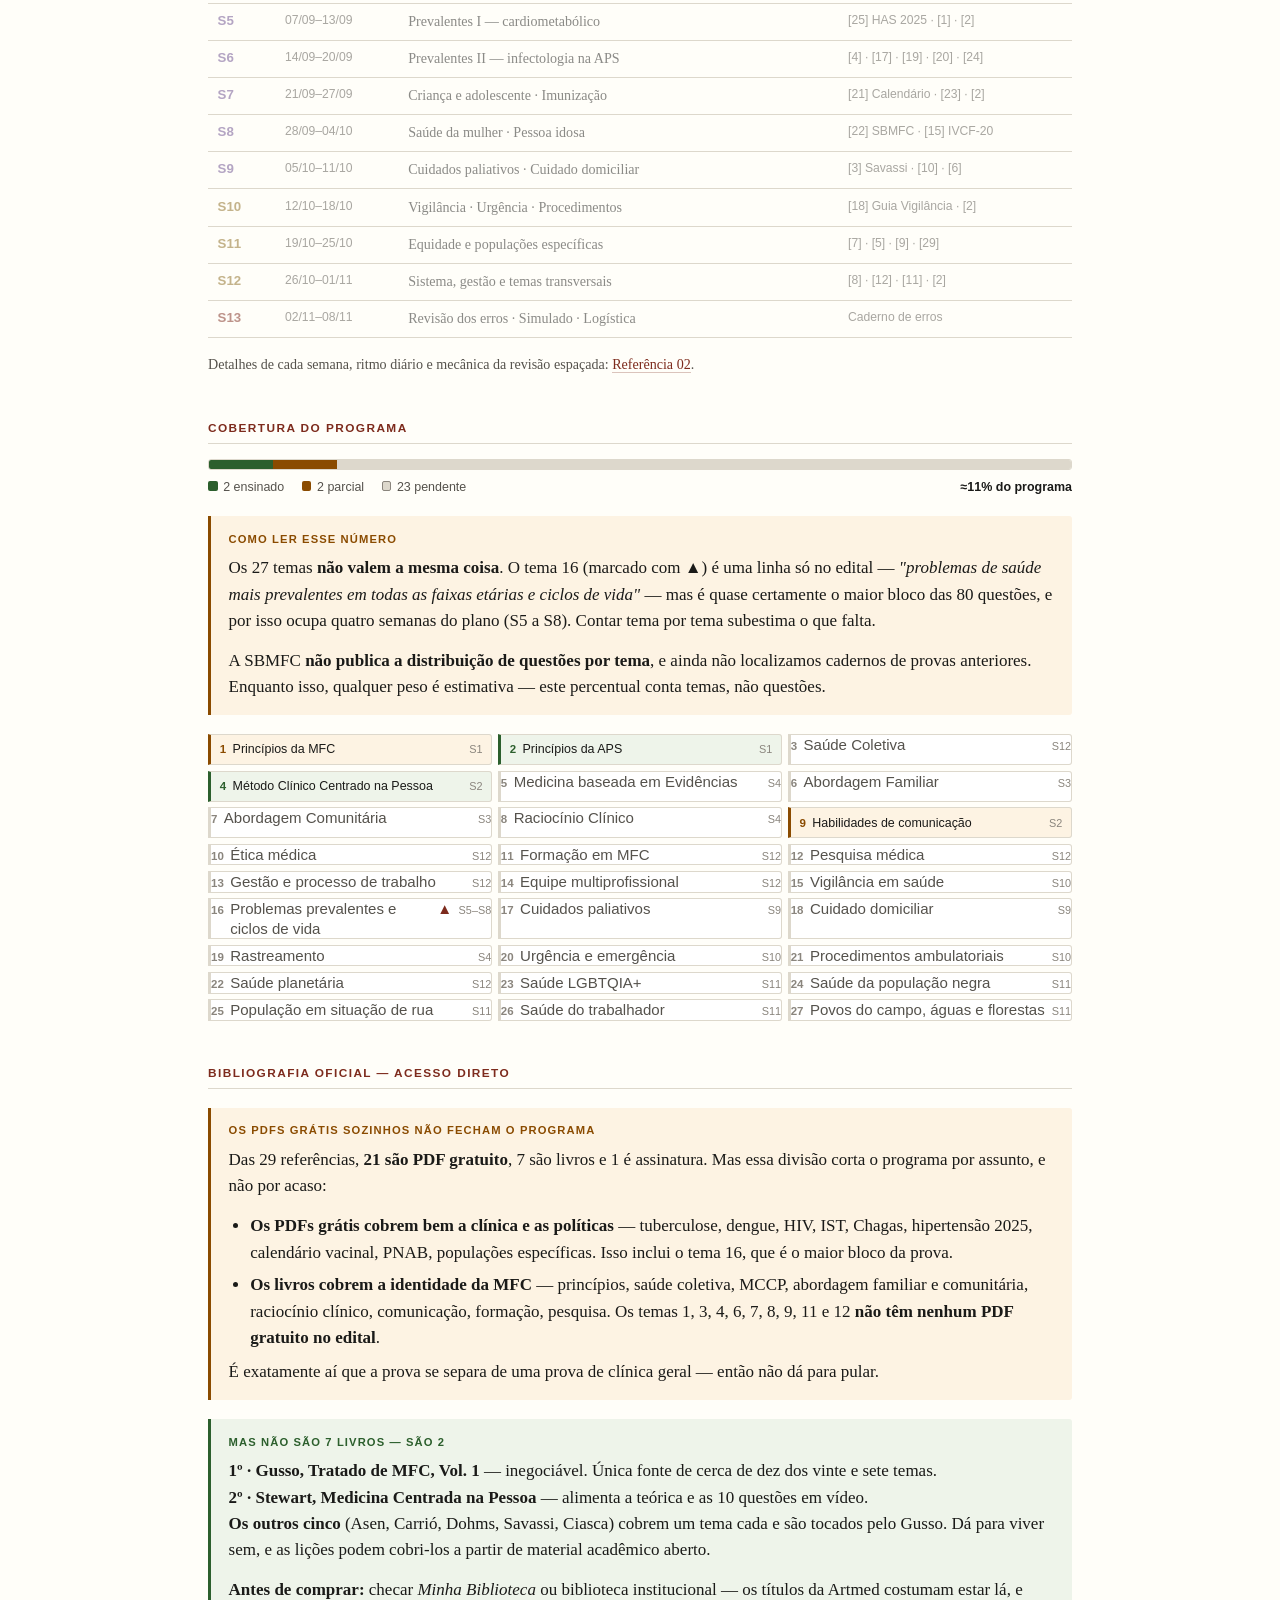
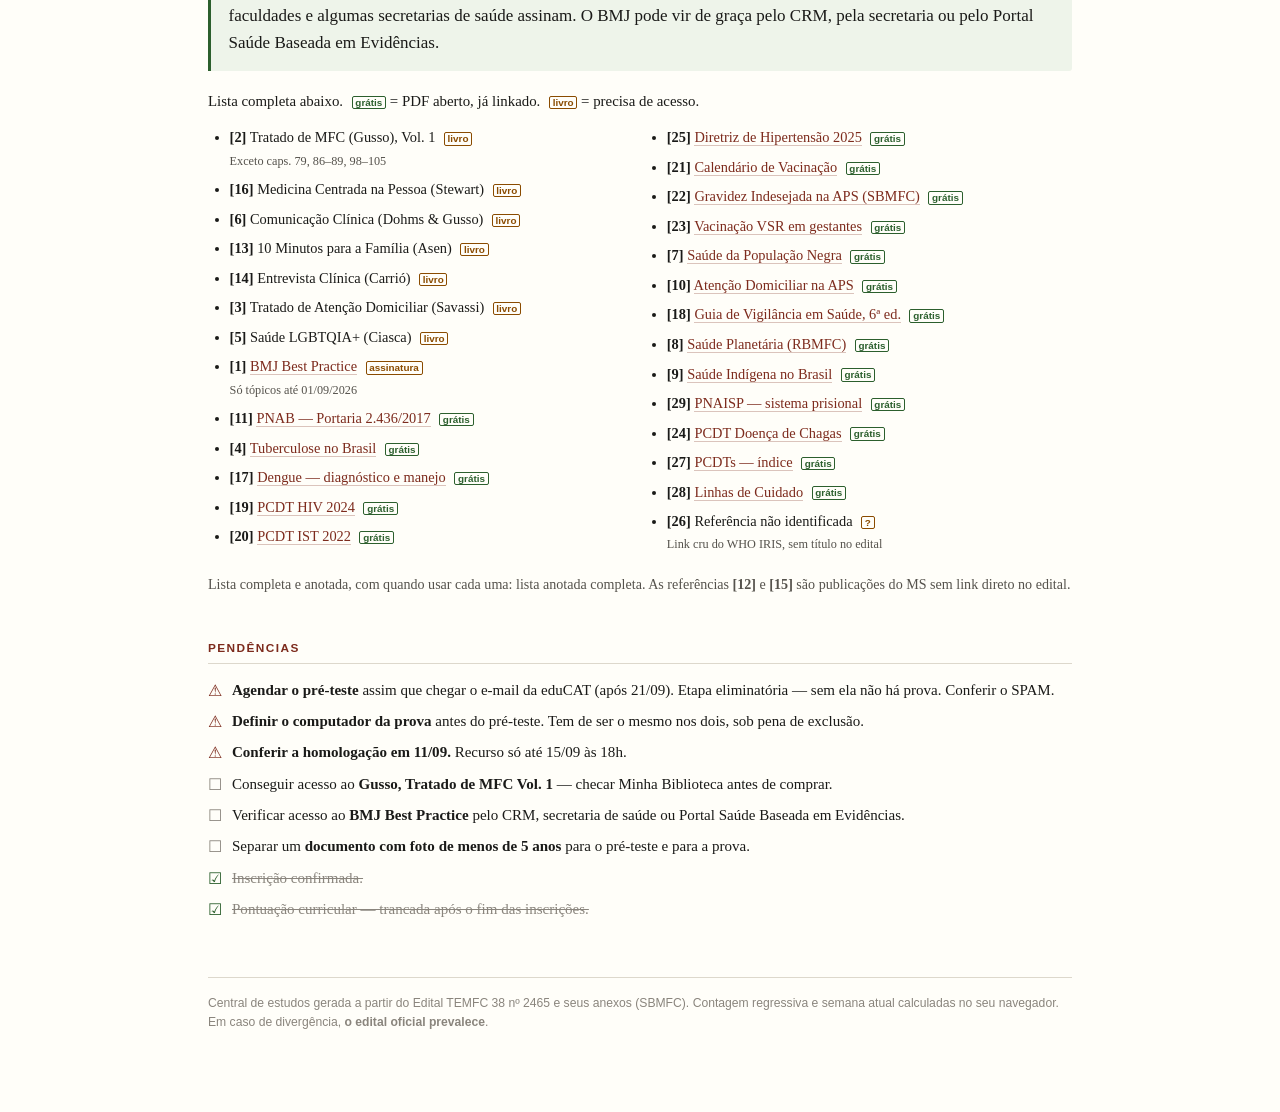
==== commit 45a0d905: "Adiciona lição 02 (MCCP) e atualiza cobertura do programa - lição 02: os quatro componentes do Métod" ====
--- a/temfc/index.html
+++ b/temfc/index.html
@@ -169,10 +169,15 @@
       <a class="t" href="./lessons/0001-atributos-da-aps.html">Os sete atributos da APS</a>
       <p>Os 4 essenciais e os 3 derivados, com 7 vinhetas clínicas. O quiz trava a resposta ao confirmar, como na prova.</p>
     </div>
+    <div class="c">
+      <span class="tag les">Lição 02 · Semana 2</span>
+      <a class="t" href="./lessons/0002-mccp-quatro-componentes.html">Método Clínico Centrado na Pessoa</a>
+      <p>Os quatro componentes de Stewart, a distinção entre doença e experiência de adoecimento, e o SIFE. Vale dobrado: alimenta as 10 questões em vídeo.</p>
+    </div>
     <div class="c" style="opacity:.55">
-      <span class="tag wk">Lição 02 · Semana 2</span>
-      <span class="t" style="font-size:1.05rem;font-weight:650;display:block;margin-bottom:.25rem">Método Clínico Centrado na Pessoa</span>
-      <p>Os quatro componentes de Stewart e a distinção entre doença e experiência da doença. <em>Ainda não produzida.</em></p>
+      <span class="tag wk">Lição 03 · Semana 3</span>
+      <span class="t" style="font-size:1.05rem;font-weight:650;display:block;margin-bottom:.25rem">Abordagem familiar</span>
+      <p>Genograma, ciclo de vida familiar e intervenção sistêmica breve. <em>Ainda não produzida.</em></p>
     </div>
   </div>
 
@@ -286,8 +291,8 @@
   "use strict";
 
   var PLANO = [
-    {s:1,  f:1, ini:"10/08", fim:"16/08", tema:"Princípios da MFC · Princípios da APS", refs:"[2] Gusso · [11] PNAB"},
-    {s:2,  f:1, ini:"17/08", fim:"23/08", tema:"Método Clínico Centrado na Pessoa · Comunicação", refs:"[16] Stewart · [6] · [14]"},
+    {s:1,  f:1, ini:"10/08", fim:"16/08", tema:"Princípios da MFC · Princípios da APS", refs:"[2] Gusso · [11] PNAB", lic:["./lessons/0001-atributos-da-aps.html","Os sete atributos da APS"]},
+    {s:2,  f:1, ini:"17/08", fim:"23/08", tema:"Método Clínico Centrado na Pessoa · Comunicação", refs:"[16] Stewart · [6] · [14]", lic:["./lessons/0002-mccp-quatro-componentes.html","Método Clínico Centrado na Pessoa"]},
     {s:3,  f:1, ini:"24/08", fim:"30/08", tema:"Abordagem Familiar · Abordagem Comunitária", refs:"[13] Asen · [2] Gusso"},
     {s:4,  f:1, ini:"31/08", fim:"06/09", tema:"Raciocínio clínico · MBE · Rastreamento", refs:"[2] · [1] BMJ · [28]"},
     {s:5,  f:2, ini:"07/09", fim:"13/09", tema:"Prevalentes I — cardiometabólico", refs:"[25] HAS 2025 · [1] · [2]"},
@@ -341,8 +346,8 @@
   var foco = document.getElementById('focoAgora');
   var atual = PLANO.filter(function(w){ return w.s === semana; })[0];
   if (atual){
-    var licao = (semana === 1)
-      ? '<p style="margin-top:.5rem"><strong>Lição desta semana:</strong> <a href="./lessons/0001-atributos-da-aps.html">Os sete atributos da APS</a> — 7 vinhetas, quiz que trava a resposta. Cerca de 20 minutos.</p>'
+    var licao = atual.lic
+      ? '<p style="margin-top:.5rem"><strong>Lição desta semana:</strong> <a href="' + atual.lic[0] + '">' + atual.lic[1] + '</a> — 7 vinhetas, quiz que trava a resposta. Cerca de 20 minutos.</p>'
       : '<p style="margin-top:.5rem">A lição desta semana ainda não foi produzida. Peça ao Felipe.</p>';
     foco.innerHTML =
       '<div class="callout good"><h3>Semana ' + atual.s + ' de 13 · ' + atual.ini + ' a ' + atual.fim + '</h3>' +
@@ -361,12 +366,12 @@
     {n:1,  t:"Princípios da MFC",                  sem:"S1",    st:"parcial"},
     {n:2,  t:"Princípios da APS",                  sem:"S1",    st:"ok"},
     {n:3,  t:"Saúde Coletiva",                     sem:"S12",   st:"todo"},
-    {n:4,  t:"Método Clínico Centrado na Pessoa",  sem:"S2",    st:"todo"},
+    {n:4,  t:"Método Clínico Centrado na Pessoa",  sem:"S2",    st:"ok"},
     {n:5,  t:"Medicina baseada em Evidências",     sem:"S4",    st:"todo"},
     {n:6,  t:"Abordagem Familiar",                 sem:"S3",    st:"todo"},
     {n:7,  t:"Abordagem Comunitária",              sem:"S3",    st:"todo"},
     {n:8,  t:"Raciocínio Clínico",                 sem:"S4",    st:"todo"},
-    {n:9,  t:"Habilidades de comunicação",         sem:"S2",    st:"todo"},
+    {n:9,  t:"Habilidades de comunicação",         sem:"S2",    st:"parcial"},
     {n:10, t:"Ética médica",                       sem:"S12",   st:"todo"},
     {n:11, t:"Formação em MFC",                    sem:"S12",   st:"todo"},
     {n:12, t:"Pesquisa médica",                    sem:"S12",   st:"todo"},
